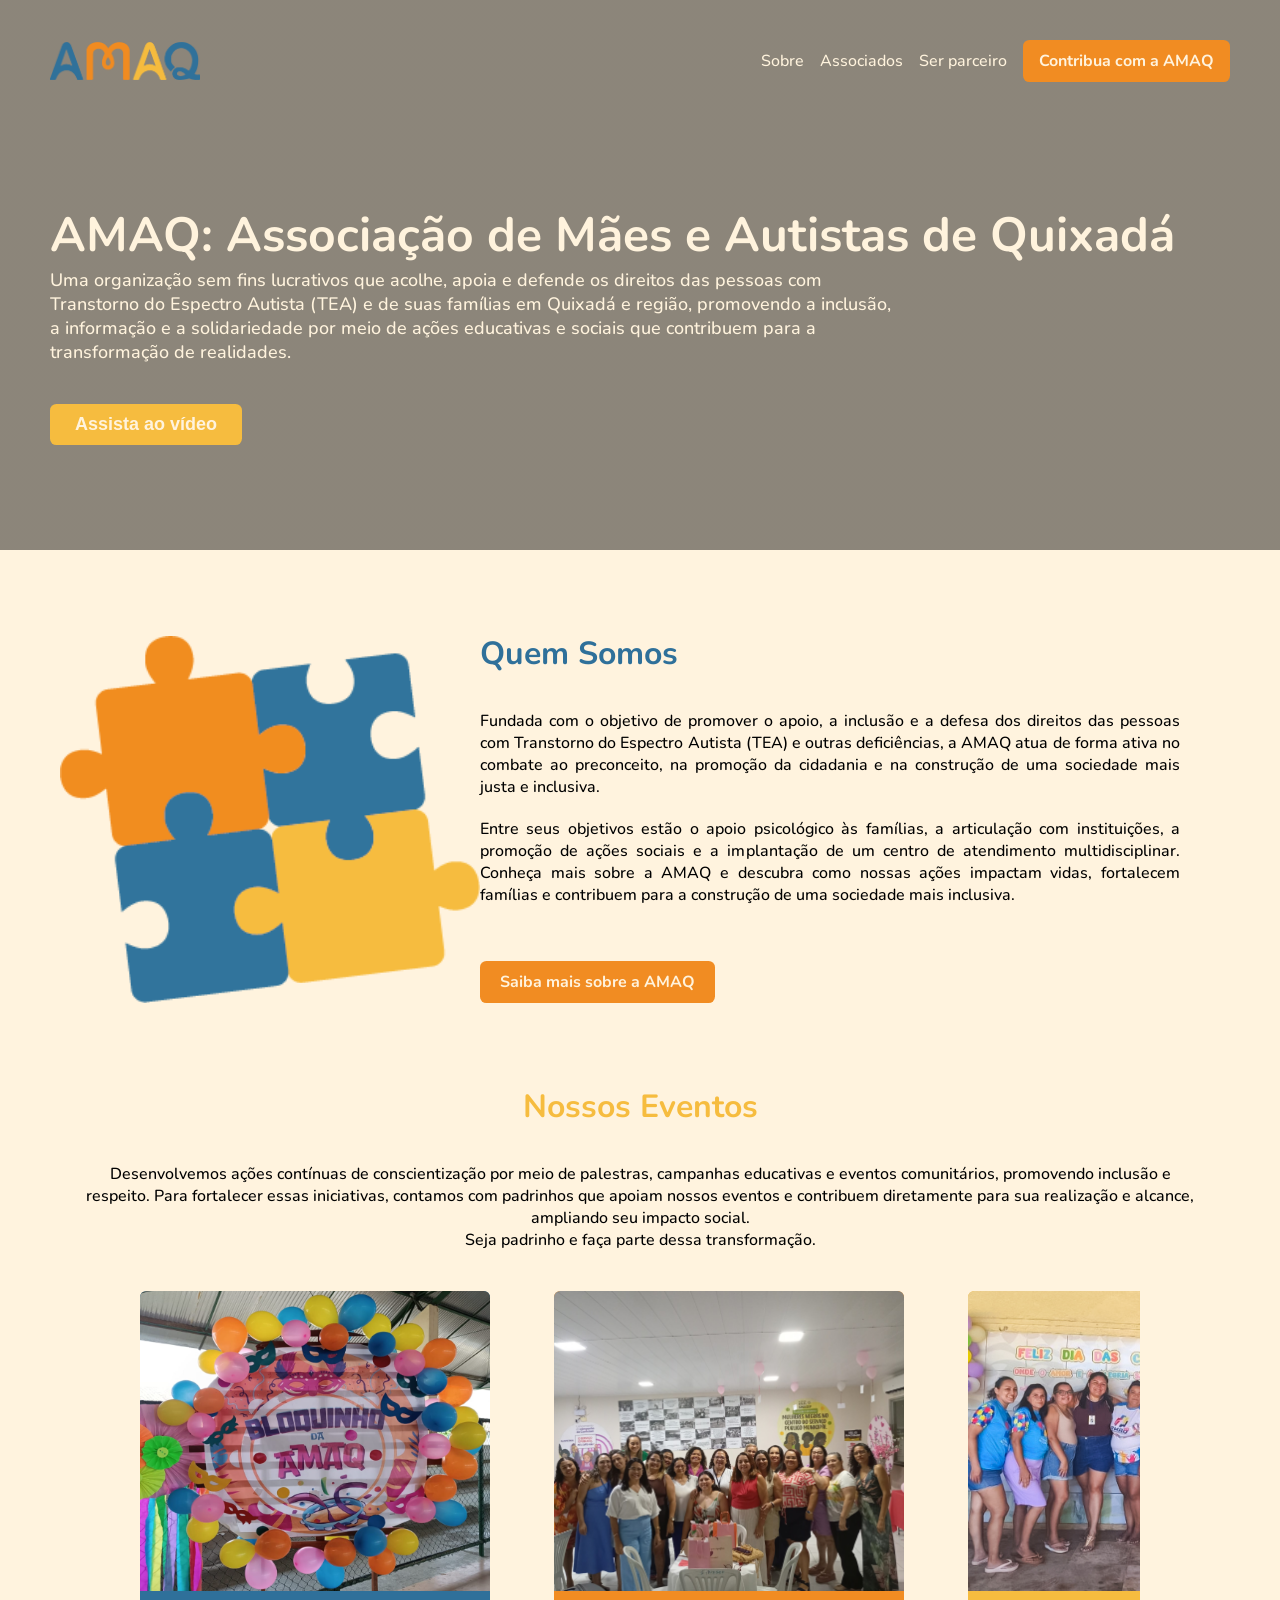
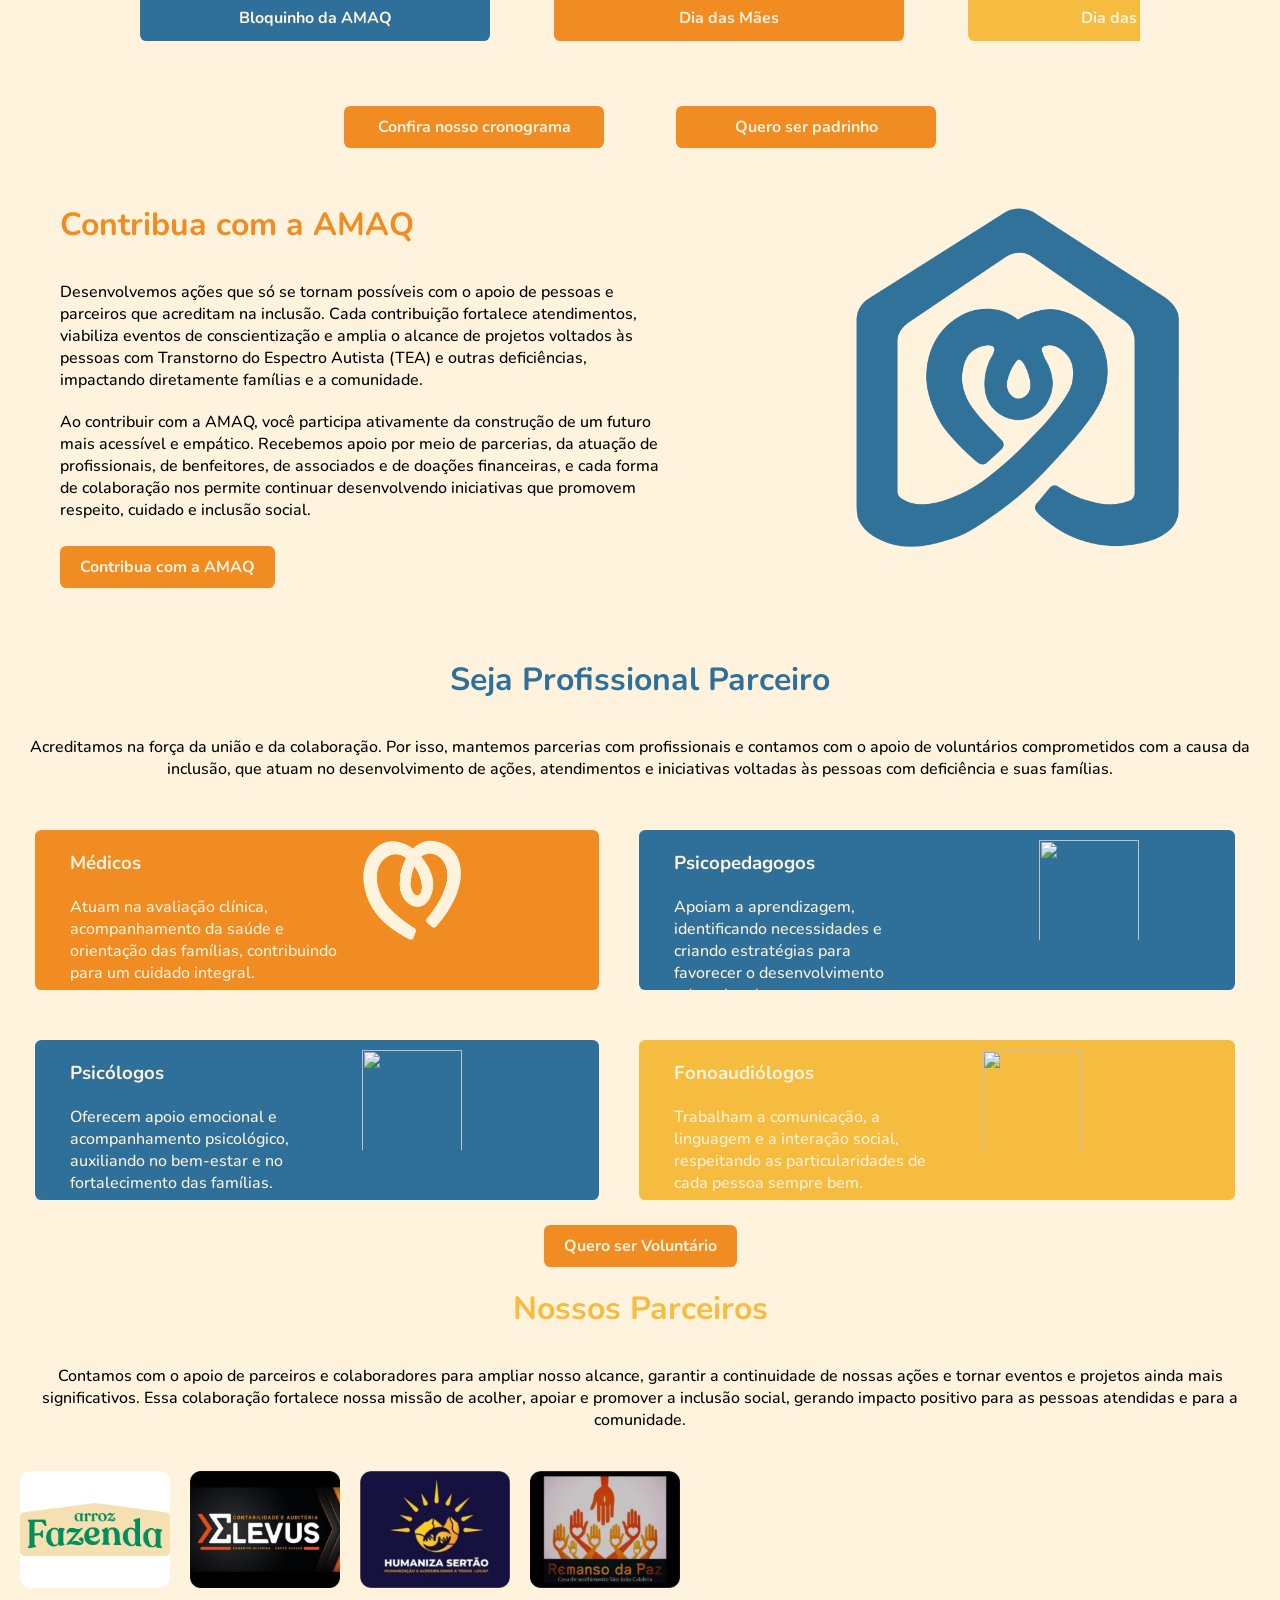
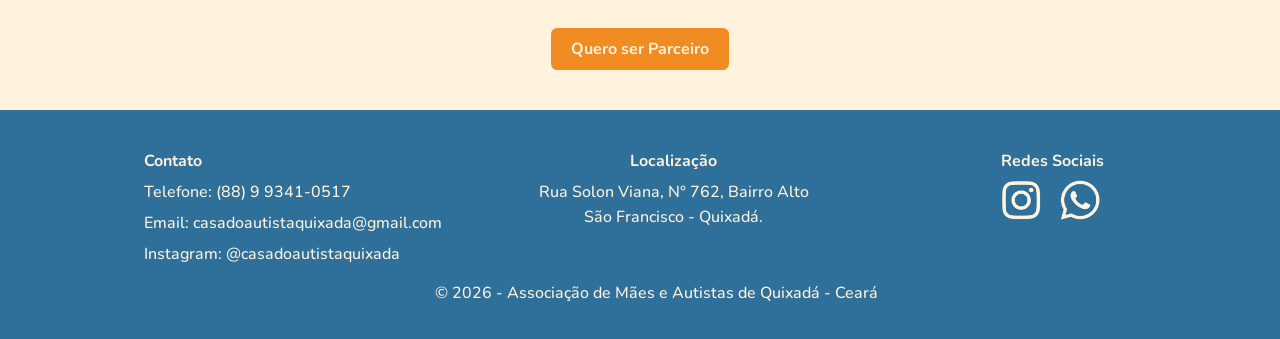
==== index.html @ b098b449 "rodape da landing padronizado -  botões que faltavam transform" ====
<!DOCTYPE html>
<html lang="pt-BR">

<head>
    <meta charset="UTF-8">
    <meta name="viewport" content="width=device-width, initial-scale=1.0">
    <link rel="stylesheet" href="css/style.css">
    <link rel="icon" href="img/casinha-bege.png"> <!--Para colocar o icone na barra do site-->
    <!-- thaiza -> link da fonte do projeto - pode ser usado no outro html -->
    <link rel="preconnect" href="https://fonts.googleapis.com">
    <link rel="preconnect" href="https://fonts.gstatic.com" crossorigin>
    <link href="https://fonts.googleapis.com/css2?family=Nunito:wght@500&display=swap" rel="stylesheet">
    <link href="https://fonts.googleapis.com/css2?family=Nunito:wght@400;500;700&display=swap" rel="stylesheet">

    <title>AMAQ</title>
</head>

<body>
    <header class="site-home" id="">
        <!--Navbar-->
        <div class="site-navbar">
            <nav class="navbar-site">
                <img src="img/versão reduzida (horizontal).png" class="img-vr">
                <ul class="nav-list">
                    <li class="nav-item"><a href="templates/sobre/sobre.html">Sobre</a></li>
                    <li class="nav-item"><a href="">Associados</a></li>
                    <li class="nav-item"><a href="#parceiro">Ser parceiro</a></li>
                    <li class="nav-item">
                        <a href="templates/contri.html" class="nav-button">Contribua com a AMAQ</a>
                    </li>
                </ul>
            </nav>
        </div>

        <!--Título principal-->
        <div class="home-titulo">
            <h1 id="h1-home">AMAQ: Associação de Mães e Autistas de Quixadá</h1>
            <p id="p-home">Uma organização sem fins lucrativos que acolhe, apoia e defende os direitos das pessoas com
                Transtorno do Espectro Autista (TEA) e de suas famílias em Quixadá e região, promovendo a inclusão, a
                informação e a solidariedade por meio de ações educativas e sociais que contribuem para a transformação
                de realidades. </p>
        </div>

        <!--Botão para o vídeo-->
        <div class="bnt-video">
            <button id="btn-video-id"><a href="">Assista ao vídeo</a></button>
        </div>
    </header>
    <div id="div-video">
        <div class="video-container">
            <button id="fechar-video">X</button>
            <video controls>
                <source src="/videos/video.mp4" type="video/mp4" />
            </video>
        </div> 
    </div>
    <!-- Quem Somos -->
    <main class="container">

        <section class="quem-somos">
            <div id="img-peca">
                <img src="img/quebra-cabeça-virado.png">
            </div>
            <div class="texto-quemS">
                <h2> Quem Somos </h2>
                <p>Fundada com o objetivo de promover o apoio, a inclusão e a defesa dos direitos das pessoas com
                    Transtorno do Espectro Autista (TEA) e outras deficiências, a AMAQ atua de forma ativa no combate ao
                    preconceito, na promoção da cidadania e na construção de uma sociedade mais justa e inclusiva.</p>
                <p>Entre seus objetivos estão o apoio psicológico às famílias, a articulação com instituições, a
                    promoção de ações sociais e a implantação de um centro de atendimento multidisciplinar. Conheça mais
                    sobre a AMAQ e descubra como nossas ações impactam vidas, fortalecem famílias e contribuem para a
                    construção de uma sociedade mais inclusiva. </p>
                <div class="bnt-saiba">
                    <button class="button-default"><a href="templates/sobre/sobre.html"> Saiba mais sobre a AMAQ</a></button>
                </div>
            </div>
        </section>

        <!-- Nossos Eventos -->
        <section class="div-event">
            <div class="texto-event">
                <h2> Nossos Eventos </h2>
                <p>Desenvolvemos ações contínuas de conscientização por meio de palestras, campanhas educativas e
                    eventos comunitários, promovendo inclusão e respeito. Para fortalecer essas iniciativas, contamos
                    com padrinhos que apoiam nossos eventos e contribuem diretamente para sua realização e alcance,
                    ampliando seu impacto social. <br>Seja padrinho e faça parte dessa transformação.</br></p>
            </div>
            <div class="img-event">
                <div class="eventos" id="carnaval">
                    <img src="img/evento-carnaval.png">
                    <p>Bloquinho da AMAQ</p>
                </div>
                <div class="eventos" id="mae">
                    <img src="img/evento-mães.jpg">
                    <p>Dia das Mães</p>
                </div>
                <div class="eventos" id="criancas">
                    <img src="img/foto-dia-das-crianças.jpg">
                    <p>Dia das Crianças</p>
                </div>
                <div class="eventos" id="corrida">
                    <img src="img/evento-corrida.jpg">
                    <p>1°Corrida e Conscientização do Autismo</p>
                </div>
                <div class="eventos" id="bombeiro">
                    <img src="img/evento-bombeiros.jpg">
                    <p>Projeto Saúde, Bombeiros e Sociedade</p>
                </div>
            </div>
            <!-- Botões separados -->
            <div class="bnt-event">
                <button class="button-default"><a>Confira nosso cronograma</a></button>
                <button class="button-default"><a href="https://wa.me/5588993410517">Quero ser padrinho</a></button>
            </div>
        </section>

        <!-- Contribua com a AMAQ -->
        <section class="div-contribua">
            <div class="texto-contribua">
                <h2> Contribua com a AMAQ</h2>
                <p>Desenvolvemos ações que só se tornam possíveis com o apoio de pessoas e parceiros que acreditam na
                    inclusão. Cada contribuição fortalece atendimentos, viabiliza eventos de conscientização e amplia o
                    alcance de
                    projetos voltados às pessoas com Transtorno do Espectro Autista (TEA) e outras deficiências,
                    impactando diretamente famílias e a comunidade. </p>

                <p>Ao contribuir com a AMAQ, você participa ativamente da construção de um futuro mais acessível e
                    empático. Recebemos apoio por meio de parcerias, da atuação de profissionais, de benfeitores, de
                    associados e de
                    doações financeiras, e cada forma de colaboração nos permite continuar desenvolvendo iniciativas que
                    promovem respeito, cuidado e inclusão social. </p>
                <button class="button-default"> Contribua com a AMAQ </button>
            </div>
            <div class="div-img-contribua">
                <img src="img/casinha-azul.png" width="400px">
            </div>
        </section>

        <!-- Profissionais -->
         <div class="div-profissionais">
            <h2>Seja Profissional Parceiro</h2>
            <p>Acreditamos na força da união e da colaboração. Por isso, mantemos parcerias com profissionais e contamos
                com o apoio de voluntários comprometidos com a causa da inclusão, que atuam no desenvolvimento de ações,
                atendimentos e iniciativas voltadas às pessoas com deficiência e suas famílias.</p>

            <!-- bloco de div por fora do bloco div-medico e div-psicologo-->
            <!--Profissional 1-->
            <div class="div-profissionais-bloco">
                <div>
                    <div class="div-medico">
                        <div>
                            <h3>Médicos</h3>
                            <p> Atuam na avaliação clínica, acompanhamento da saúde e orientação das famílias,
                                contribuindo para um cuidado integral. </p>
                        </div>
                        <img src="img/coração.png">
                    </div>
                    <!--Profissional 2-->
                    <div class="div-psicologo">
                        <div>
                            <h3>Psicólogos</h3>
                            <p> Oferecem apoio emocional e acompanhamento psicológico, auxiliando no bem-estar e no fortalecimento das famílias.</p>
                            
                        </div>
                        <img src="img/quebra-cabeça-unidade.png">
                    </div>
                </div>

                <!-- bloco de div por fora do bloco div-psi e div-fono-->
                <!--Profissional 3-->
                <div>
                    <div class="div-psi">
                        <div>
                            <h3>Psicopedagogos</h3>
                            <p> Apoiam a aprendizagem, identificando necessidades e criando estratégias para favorecer o desenvolvimento educacional.</p>
                            
                        </div>
                        <div>
                            <img src="img/linha-curva.png">
                        </div>
                    </div>
                    <!--Profissional 4-->
                    <div class="div-fono">
                        <div>
                            <h3>Fonoaudiólogos</h3>
                            <p>Trabalham a comunicação, a linguagem e a interação social, respeitando as particularidades de cada pessoa sempre bem. </p>
                            
                        </div>
                        <img src="img/som-fono.png">
                    </div>
                </div>
            </div>
            <!--botão de voluntario-->
            <button class="button-default"><a>Quero ser Voluntário</a></button>
        </div>

        <!--Parceiros-->
        <section class="section-parceiro" id="parceiro">
            <h2>Nossos Parceiros</h2>
            <p>Contamos com o apoio de parceiros e colaboradores para ampliar nosso alcance, garantir a continuidade de
                nossas ações e tornar eventos
                e projetos ainda mais significativos. Essa colaboração fortalece nossa missão de acolher, apoiar e
                promover a inclusão social, gerando impacto positivo para as pessoas atendidas e para a comunidade.</p>
            <div class="imagens-parceiros">
                <img src="img/1.png" >
                <img src="img/2.png" >
                <img src="img/3.png" >
                <img src="img/4.png" >
            </div>
            <!--Botão de parceiro-->
            <div>
                <button class="button-default" id="button-parceiro"><a>Quero ser Parceiro</a></button>
            </div>
        </section>
    </main>

    <!--Rodapé-->
    <footer class="rodape">
        <div class="conteudos">
            <!--contato-->
            <!--<section class="conteudo-rodape"> -->
                <div class="contatos-rodape">
                    <h4>Contato</h4>
                    <p>Telefone: (88) 9 9341-0517</p>
                    <p>Email: casadoautistaquixada@gmail.com</p>
                    <p>Instagram: @casadoautistaquixada</p>
                </div>

                <!--localização-->
                <div class="local-rodape">
                    <h4>Localização</h4>
                    <p>Rua Solon Viana, N° 762, Bairro Alto São Francisco - Quixadá.</p>
                </div>

                <!--redes sociais-->
                <div class="redes-rodape">
                    <h4>Redes Sociais</h4>
                        <a href="https://www.instagram.com/casadoautistaquixada?igsh=M2JzNHd4MHVsNTY1"
                            target="_blank"><img src="img/instagram.png"></a>
                        <a href="https://wa.me/5588993410517"><img src="img/whatsapp.png"></a>
                </div>
        </div>
        <!--Direitos-->
        <!--</section>-->
        <p class="direitos-rodape"> &#169; 2026 - Associação de Mães e Autistas de Quixadá - Ceará </p>
    </footer>

    <script src="js/script.js"></script>
</body>

</html>
---- css/style.css ----
/* Cores da marca */
:root {
    --laranja: #f18c22;
    --azul: #2f709a;
    --amarelo: #f6bc3f;
    --bege: #fff3dd;
    --altura: 160px;
}
* {
    margin: 0;
    padding:0;
    box-sizing: border-box;
}
/* fundo do body - box em colunas  */
body {
    background-color:rgb(255, 243, 222);
    display: flex;
    flex-direction: column;
    font-family: 'Nunito', sans-serif;
    font-weight: 500; /* Medium */
}

/*todos os h2 recebem este tamanho*/
h2 {
    font-size: 2rem;
}

/*Garante que a página ocupe toda a largura da tela*/
html, body {
  width: 100%;
}

/* botão do site alinhado, porém foi deslocado para o lado esquerdo */
.navbar-site {
    display: flex;
    flex-direction: row;
    margin-left: 0px;
    align-items: center;
    justify-content: space-between;
}
.navbar-site ul {
    list-style: none;
    font-family: 'Nunito', sans-serif;
    display: flex;
    gap: 1rem;
    padding: 50px;
}
.navbar-site a {
    text-decoration: none;
    color: var(--bege);
}
.img-vr {
    width: 200px;
    height: auto;
    margin-right: 2rem;
    padding-left: 50px;
}
/*.nav-item a:hover {
    background-color: var(--amarelo);
    color: var(--bege);
    text-decoration: none;
} */


/* botão do site alinhado com o texto, porém foi deslocado para o lado esquerdo */
.nav-button{
    background-color:  var(--laranja);
    text-decoration: none;
    color: var(--bege);
    padding: 0.6rem 1rem; 
    border-radius: 0.4rem;
    font-weight: bold;
    align-items: center;
}

.nav-button:hover{
    background-color: var(--azul);
    transform: scale(1.05);
}

/*container da tag main; ajusta as propriedas do resto do corpo sem mexer na home e no footer*/
.container {
  margin: 0px;
  padding: 0px;
}

/*adicionar a foto no fundo da home*/
.site-home {
    position: relative;
    width: 100%;  /* Ocupa toda a largura da tela */
    min-height: 550px; /* Altura mínima igual à altura da tela */

    background-image:
    linear-gradient( rgba(0, 0, 0, 0.45), rgba(0, 0, 0, 0.45)), /*adiciona o overlay;*/
    url("/img/foto-home2.png");

    background-size: 100% 100%;  /* Faz a imagem cobrir toda a área */
    background-position: center;
    background-repeat: no-repeat;
}

/*organiza o texto da home*/

.home-titulo {
    color: var(--bege);

    margin-left: 50px;
    margin-top: 80px;
    font-size: 1.5rem;

    display: flex;
    flex-direction: column;
}

#p-home {
    max-width: 855px;
    font-size: 18px;
}

/*alinha o botão da home com o texto*/
.bnt-video {
    margin-left: 50px;
    margin-top: 40px;
}

/*organiza as propriedades do botão da home: assistir video*/
.bnt-video button {
    padding: 10px 25px;
    border: 0;
    border-radius: 0.4rem;

    background-color: var(--amarelo);
}

/*mexe nas propriedades do texto do botão*/
.bnt-video button a {
    text-decoration: none;
    color: var(--bege);
    font-weight: bold;
    font-size: 18px;
}

.bnt-video button:hover {
    background-color: var(--azul);
}

/*class da section*/

.quem-somos {
    width: 100%;
    height: 500px;

    display: flex;
    justify-content: space-between;
    align-items: center;
}

/*imagem do quebra cabeça*/
#img-peca img {
    margin-left: 60px;
    margin-top: 45px;
    width: 420px;

}

/*altera na div dos textos*/
.texto-quemS {
    max-width: 700px;
    margin-right: 100px;
    margin-top: 35px;
}

/*altera apenas no paragrafos da div dos texto, deixando eles com 20px de espaçamento */
.texto-quemS p {
    padding-top: 20px;
    text-align: justify;
}

.texto-quemS h2 {
    color: var(--azul);
    padding-bottom: 15px;
}

/*altera apenas o espaço entre o último p e o botão*/
.bnt-saiba {
    padding-top: 30px;
}

/*altera apenas o texto do botão*/
.bnt-saiba button a {
    text-decoration: none;
    color: var(--bege);
}

/*botões de sobre e eventos com hover*/
.bnt-saiba button:hover, .bnt-event button:hover {
    background-color: var(--azul);
}

/*eventos*/

.div-event {
    padding: 35px;

    display: flex;
    justify-content: center;
    align-items: center;
    flex-direction: column;
}

.texto-event h2 {
    display: flex;
    justify-content: center;

    color: var(--amarelo);
}

.texto-event p {
    display: flex;
    justify-content: center;
    text-align: center;

    max-width: 2000px;
    margin: 35px 50px 40px 50px;

}

/*div que contem todas as imagens dos eventos, deixando elas centralizadas*/
.img-event {
    display: flex;
    align-items: center;
    gap: 4rem;
    
    overflow-x: auto;      /* permite deslizar pro lado */
    scroll-snap-type: x mandatory; /* esse é uma propriedade que faz com que os elementos se alinhem automaticamente ao rolar */

    max-width: 1000px; 
    width: 100%;
    
}
/* Remove a barra de rolagem do Chrome */
.img-event::-webkit-scrollbar { 
    display: none;
}
/* Remove a barra de rolagem do IE e Firefox 
.img-event {
    -ms-overflow-style: none; 
    scrollbar-width: none; 
}*/

/*a div do evento de carnaval para que o fundo fique com cor*/
#carnaval {
   width: 350px;
   height: 350px;

   color: var(--bege);
   text-align: center;

   background-color: var(--azul);
   padding-bottom: 50px;
   border-radius: 0.4rem;
   
   flex: 0 0 auto;        /* impede de encolher */
   scroll-snap-align: center; /* faz com que o elemento se alinhe ao centro ao rolar */
}

#carnaval p, #mae p, #criancas p{
    font-weight: bold;
    padding-top: 10px;
    
}
#corrida p, #bombeiro p {
    font-weight: bold;
    max-width: 220px;

    margin: auto;
}

/*a imagem do evento de carnaval dentro do background*/
#carnaval img {
     width: 100%;
     height: 100%;
     object-fit: cover; 
     border-radius: 0.4rem 0.4rem 0 0;  
}

#mae {
    width: 350px;
    height: 350px;

    color: var(--bege);
    text-align: center;

    background-color: var(--laranja);
    padding: 0px 0px 50px 0px;
    border-radius: 0.4rem;

    flex: 0 0 auto;        
    scroll-snap-align: center;
}

#mae img {
    width: 100%;
    height: 100%;
    object-fit: cover;
    border-radius: 0.4rem 0.4rem 0 0;
}

#criancas {
    width: 350px;
    height: 350px;

    color: var(--bege);
    text-align: center;

    background-color: var(--amarelo);
    padding: 0px 0px 50px 0px;
    border-radius: 0.4rem;

    flex: 0 0 auto;        
    scroll-snap-align: center;
}

#criancas img {
    width: 100%;
    height: 100%;
    object-fit: cover;
    border-radius: 0.4rem 0.4rem 0 0;
}

#corrida {
    width: 350px;
    height: 350px;

    color: var(--bege);
    text-align: center;

    background-color: var(--azul);
    padding: 0px 0px 50px 0px;
    border-radius: 0.4rem;

    flex: 0 0 auto;        
    scroll-snap-align: center;
}
#corrida img {
    width: 100%;
    height: 100%;
    object-fit: cover;
    border-radius: 0.4rem 0.4rem 0 0;
}

#bombeiro {
    width: 350px;
    height: 350px;

    color: var(--bege);
    text-align: center;

    background-color: var(--laranja);
    padding: 0px 0px 50px 0px;
    border-radius: 0.4rem;

    flex: 0 0 auto;       
    scroll-snap-align: center;
}
#bombeiro img {
    width: 100%;
    height: 100%;
    object-fit: cover;
    border-radius: 0.4rem 0.4rem 0 0;
}

/*botão de eventos*/
.bnt-event {
    display: flex;
    justify-content: center;

    gap: 4.5rem;          
    padding-top: 40px;

    max-width: 1200px;  
    width: 100%;
}
/*propriedades do botão*/
.bnt-event button {
    min-width: 260px;
}
.bnt-event button a {
    text-decoration: none;
    color: var(--bege);
}

/* thaiza - Class Contribua com a amaq -- items na horizontal -- espaçamentos de 60px para esquerda
e 20px para cima */
.div-contribua { 
    display: flex;
    padding-left: 60px;
    padding-top: 20px

}
/*thaiza - Os textos assumem 50% dentro do pai "div-contribua"
adicionado em h2 cores da marca */
.texto-contribua {
    width: 50%;
}
.texto-contribua h2{
    color: var(--laranja);
    padding-bottom: 15px;
}
.texto-contribua p {
    padding-top: 20px;
    text-justify:auto;
}
/*thaiza - imagem em outra div para mexer melhor no estilo dela*/
.div-img-contribua {
    align-items: center;
    padding-left: 10%;
}
.div-img-contribua img {
    width: 350px;
    margin-left: 50px;
}

/*botão contribua com a AMAQ*/
.div-contribua button {
    justify-content: center;
    padding-top: 50px;
    
/*propriedades do botão*/
    padding: 10px 20px;
    margin-top: 25px;
    border: 0;
    border-radius: 0.4rem;

    text-align: center;

    background-color: var(--laranja);
    color: var(--bege);

    font-family: 'Nunito', sans-serif;
    font-weight: bold;
    font-size: 1rem;
}

/* Bloco Profissionais*/
.div-profissionais {
    align-items: center;
    text-align: center;
    padding: 20px;
    margin-top: 50px;

    h2 {
        color: var(--azul);
        padding-bottom: 15px;
    }
    p {
        padding-top: 20px;
    }
}
/* Filho do bloco profissionais ajuste dos backgrounds das divs -- 
    Div */

.div-profissionais {
    align-items: center;
    text-align: center;
    padding: 20px;
    margin-top: 50px;

    h2 {
        color: var(--azul);
        padding-bottom: 15px;
    }
    p {
        padding-top: 20px;
    }
}
/* Filho do bloco profissionais ajuste dos backgrounds das divs -- 
    Div */
.div-profissionais-bloco {

    display: flex;

    p {
        padding: 0;
    }
    
    div {
        div{
            margin-top: 50px;
            margin-left: 15px;
            margin-right: 25px;
            border-radius: 0.4rem;
            padding-left: 10px;
            padding-right: 0px;;

            div {
                 margin-top: 0;
                 width: 50%;
            }
            img{
                width: 100px;
                height: 120px;
                padding-top: 10px;
                padding-bottom: 10px;
                
            }
        }
    }

}

.div-profissionais-bloco h3 {
    color: var(--bege);
}
.div-medico {
   
    display: flex;
    background-color: var(--laranja);
    height: var(--altura);


    p {
        text-align: left;
        color: var(--bege);
        padding-bottom: 20px;
    }
     h3 {
        text-align: left;
        padding-top: 20px;
        padding-bottom: 20px;
    }
    div {
        width: 50%;

    }
}
.div-psicologo {
    display: flex;
    background-color: var(--azul);
    height: var(--altura);


    p {
        text-align: left;
        color: var(--bege);
        padding-bottom: 20px;
    }
     h3 {
        text-align: left;
        padding-top: 20px;
        padding-bottom: 20px;
    }
    div {
        width: 50%;
    }
}
.div-psi {
    display: flex;
    background-color: var(--azul);
    height: var(--altura);


    p {
        text-align: left;
        color: var(--bege);
        padding-bottom: 20px;
    }
    h3 {
        text-align: left;
        padding-top: 20px;
        padding-bottom: 20px;
    }
    div {
        width: 50%;
    }
}
.div-fono {
    display: flex;
    background-color: var(--amarelo);
    height: var(--altura);

    p {
        text-align: left;
        color: var(--bege);
        padding-bottom: 20px;
    }
    h3 {
        text-align: left;
        padding-top: 20px;
        padding-bottom: 20px;
    }
    div {
        width: 50%;
    }
}

/* button-default - contribua - profissionais - parceiros */
.button-default {

    justify-content: center;
    padding-top: 50px;
    
    /*propriedades do botão*/
    padding: 10px 20px;
    margin-top: 25px;
    border: 0;
    border-radius: 0.4rem;

    text-align: center;

    background-color: var(--laranja);
    color: var(--bege);

    font-family: 'Nunito', sans-serif;
    font-weight: bold;
    font-size: 1rem;
}
/*transformar minimamente o tamanho do botão e mudar a cor */
.button-default:hover{
    background-color: var(--azul);
    transform: scale(1.05);
}
/* parceiros */
.section-parceiro {
    align-items: center;
    text-align: center;
    justify-items: center;;

    h2 {
        color: var(--amarelo);
        padding-bottom: 15px;
    }
    p {
        padding-top: 20px;
    }
}

.imagens-parceiros {
    display: flex;
    align-items: center;
    padding-top: 40px;
    img{
        margin-left: 10px;
        margin-right: 10px;
        width: 150px;
    }
}
#button-parceiro {
    margin-bottom: 40px;
    margin-top: 40px;
}

/*rodapé*/
.rodape {
    background-color: var(--azul);
    color: var(--bege);
    padding: 0.95rem 9rem 2rem;
}
.conteudos {
    width: 100%;
    max-width: 1250px;
    margin-right: 100px;

    display: flex;
    justify-content: space-between;
    align-items: flex-start;
    gap: 3rem;
}
.rodape h4 {
    margin-bottom: 0.5rem;
}
.rodape p {
    line-height: 1.6;
}

/*contatos*/
.contatos-rodape {
    position: relative;
    top: 1.5rem;
}
.contatos-rodape h4 {
    text-align: left;
}
.contatos-rodape p {
    padding-bottom: 0.35rem;
}
.contatos-rodape {
    text-align: left;
    margin-right: 3rem;
}

/*localização*/
.local-rodape {
    width: 300px;
    text-align: center;
    max-width: 320px;
    position: relative;
    top: 1.5rem;
    left: -4.5rem;
}
.local-rodape p {
    text-align: center;
}

/*icones*/
.redes-rodape {
    position: relative;
    top: 1.5rem;
}
.redes-rodape img:hover {
    transform: scale(1.1);
}
.redes-rodape h4 {
    text-align: right;
    margin-right: 2rem;
}
.redes-rodape img {
    margin-right: 15px;
    max-width: 40px;
    cursor: pointer;
    transition: transform 0.2s ease;
}

/*direitos*/
.direitos-rodape {
    text-align: center;
    margin-left: 2rem;
    margin-top: 2rem;
    font-size: 1rem;
}


#div-video{
    position: fixed;
    top: 0;
    left: 0;
    width: 100%;
    height: 100%;
    background-color: rgb(0,0,0,0.8);
    display: none;
    justify-content: center;
    align-items: center;
    z-index: 999; 
}

.video-container {
    position: relative;
    width: 80%;
    max-width: 800px;
    video {
        width: 100%;
        border-radius: 8px;
    }
}

#fechar-video{
    position: absolute;
    top: -35px;
    right: 0;
    background-color: black;
    border: none;
    color: #ffff;
    font-size: 24px;
    cursor: pointer;
}

.section-parceiro{
    margin-left: 10px;
    margin-right: 10px;
}
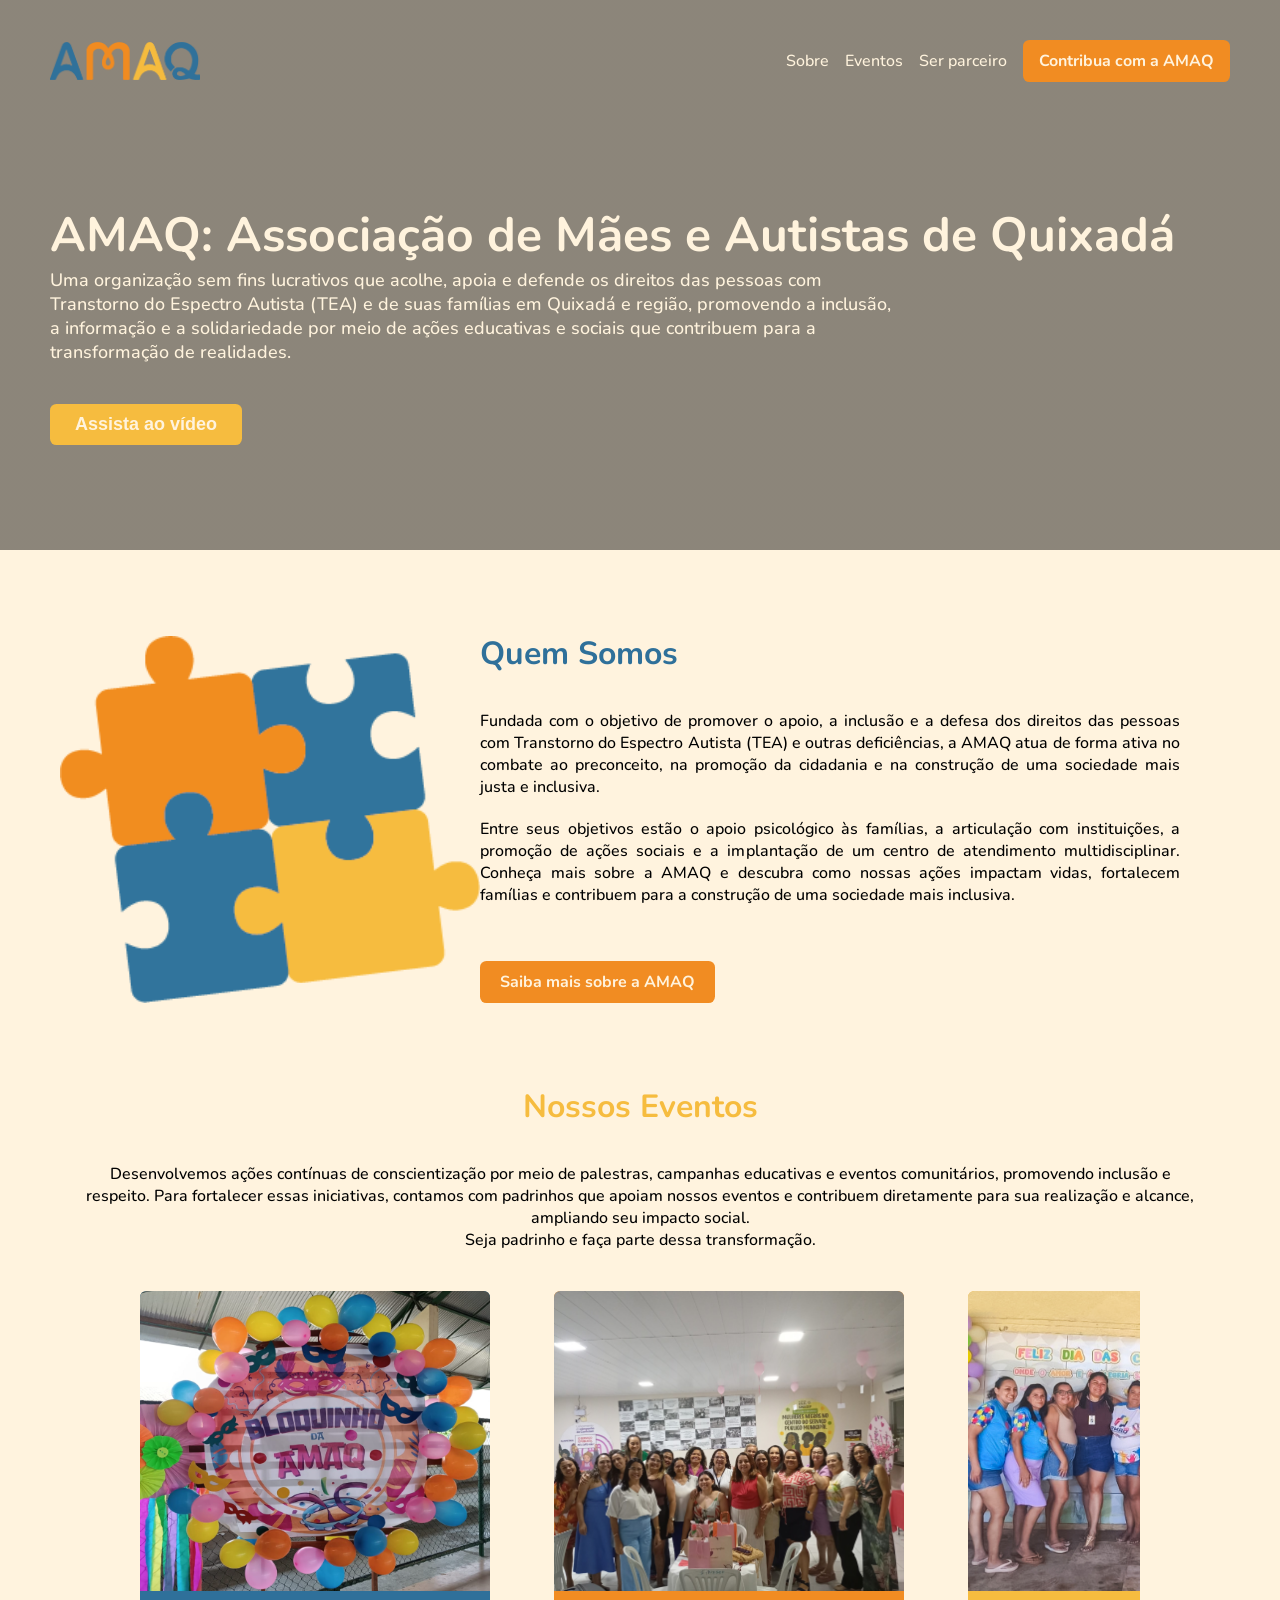
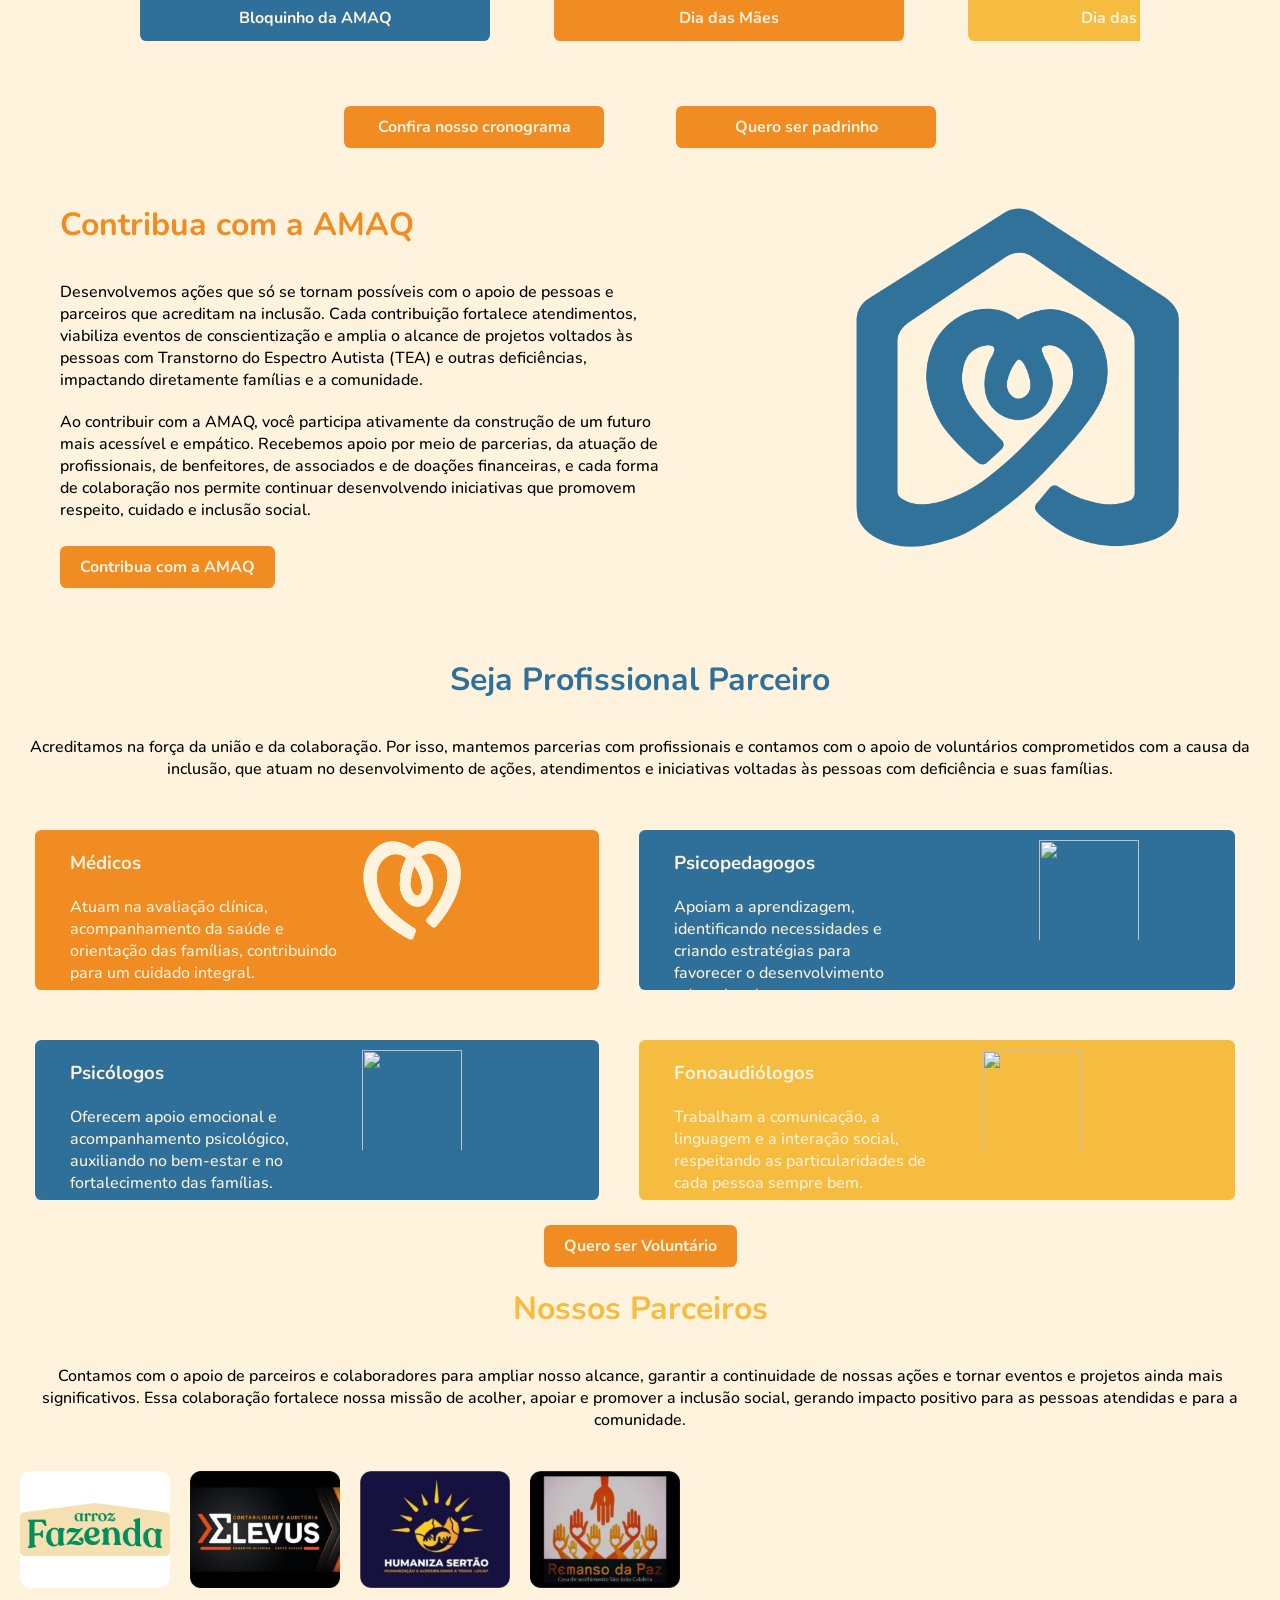
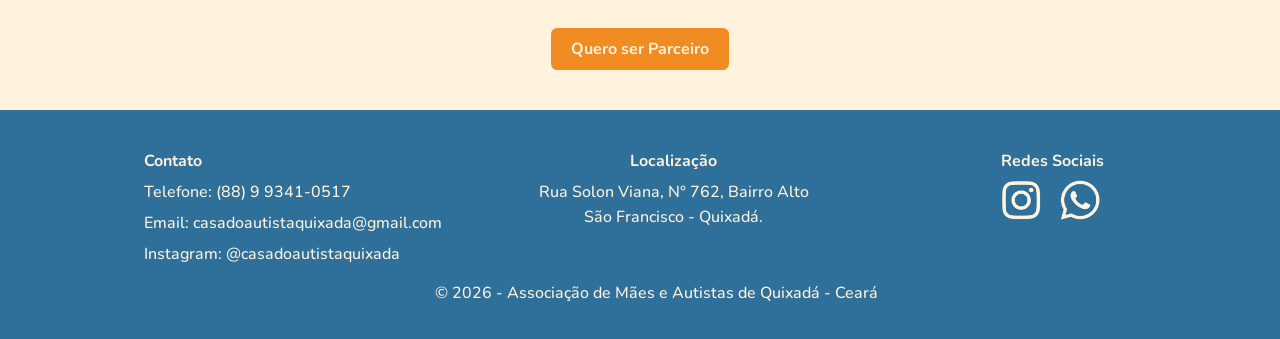
==== commit 52f691d1: "membros trocado cor e tamanho" ====
--- a/index.html
+++ b/index.html
@@ -23,7 +23,7 @@
                 <img src="img/versão reduzida (horizontal).png" class="img-vr">
                 <ul class="nav-list">
                     <li class="nav-item"><a href="templates/sobre/sobre.html">Sobre</a></li>
-                    <li class="nav-item"><a href="">Associados</a></li>
+                    <li class="nav-item"><a href="#event">Eventos</a></li>
                     <li class="nav-item"><a href="#parceiro">Ser parceiro</a></li>
                     <li class="nav-item">
                         <a href="templates/contri.html" class="nav-button">Contribua com a AMAQ</a>
@@ -77,7 +77,7 @@
         </section>
 
         <!-- Nossos Eventos -->
-        <section class="div-event">
+        <section class="div-event" id="evento-bombeiros">
             <div class="texto-event">
                 <h2> Nossos Eventos </h2>
                 <p>Desenvolvemos ações contínuas de conscientização por meio de palestras, campanhas educativas e
--- a/css/style.css
+++ b/css/style.css
@@ -236,8 +236,8 @@
 
     max-width: 1000px; 
     width: 100%;
-    
-}
+}
+
 /* Remove a barra de rolagem do Chrome */
 .img-event::-webkit-scrollbar { 
     display: none;
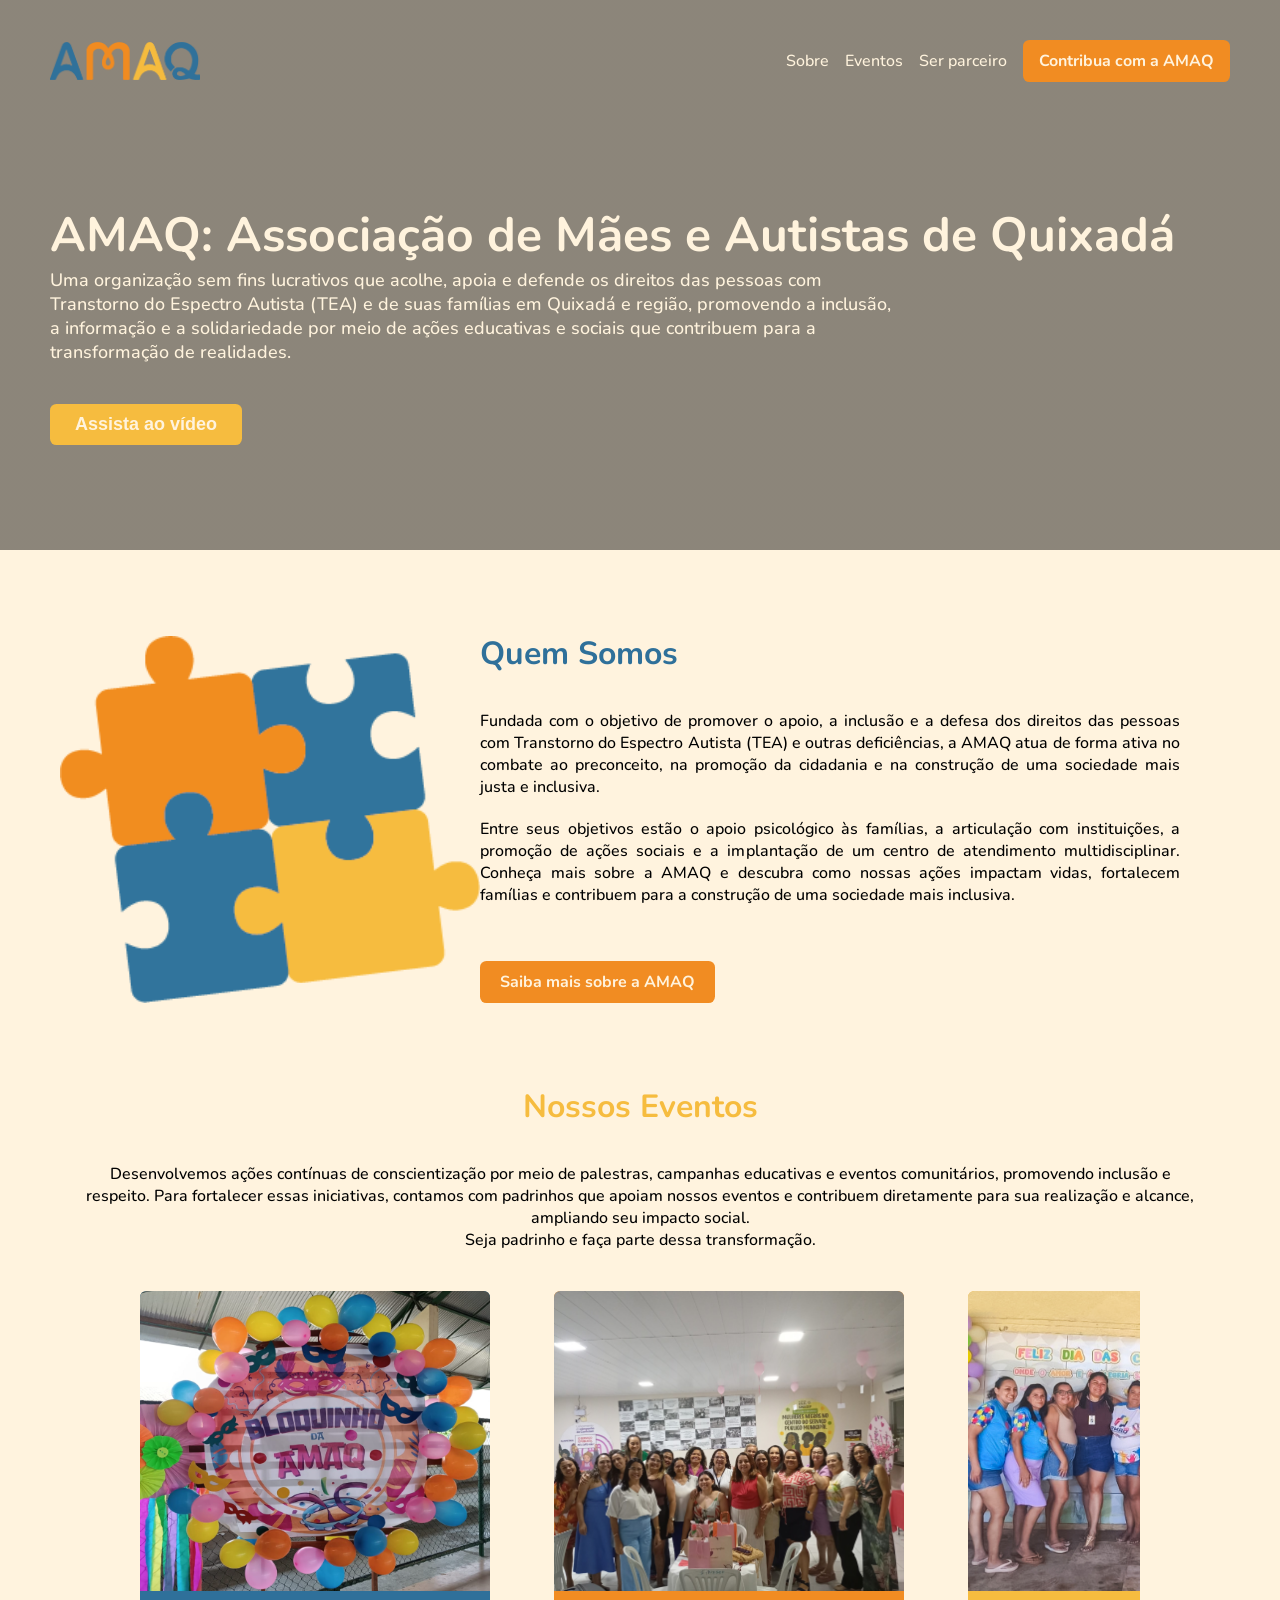
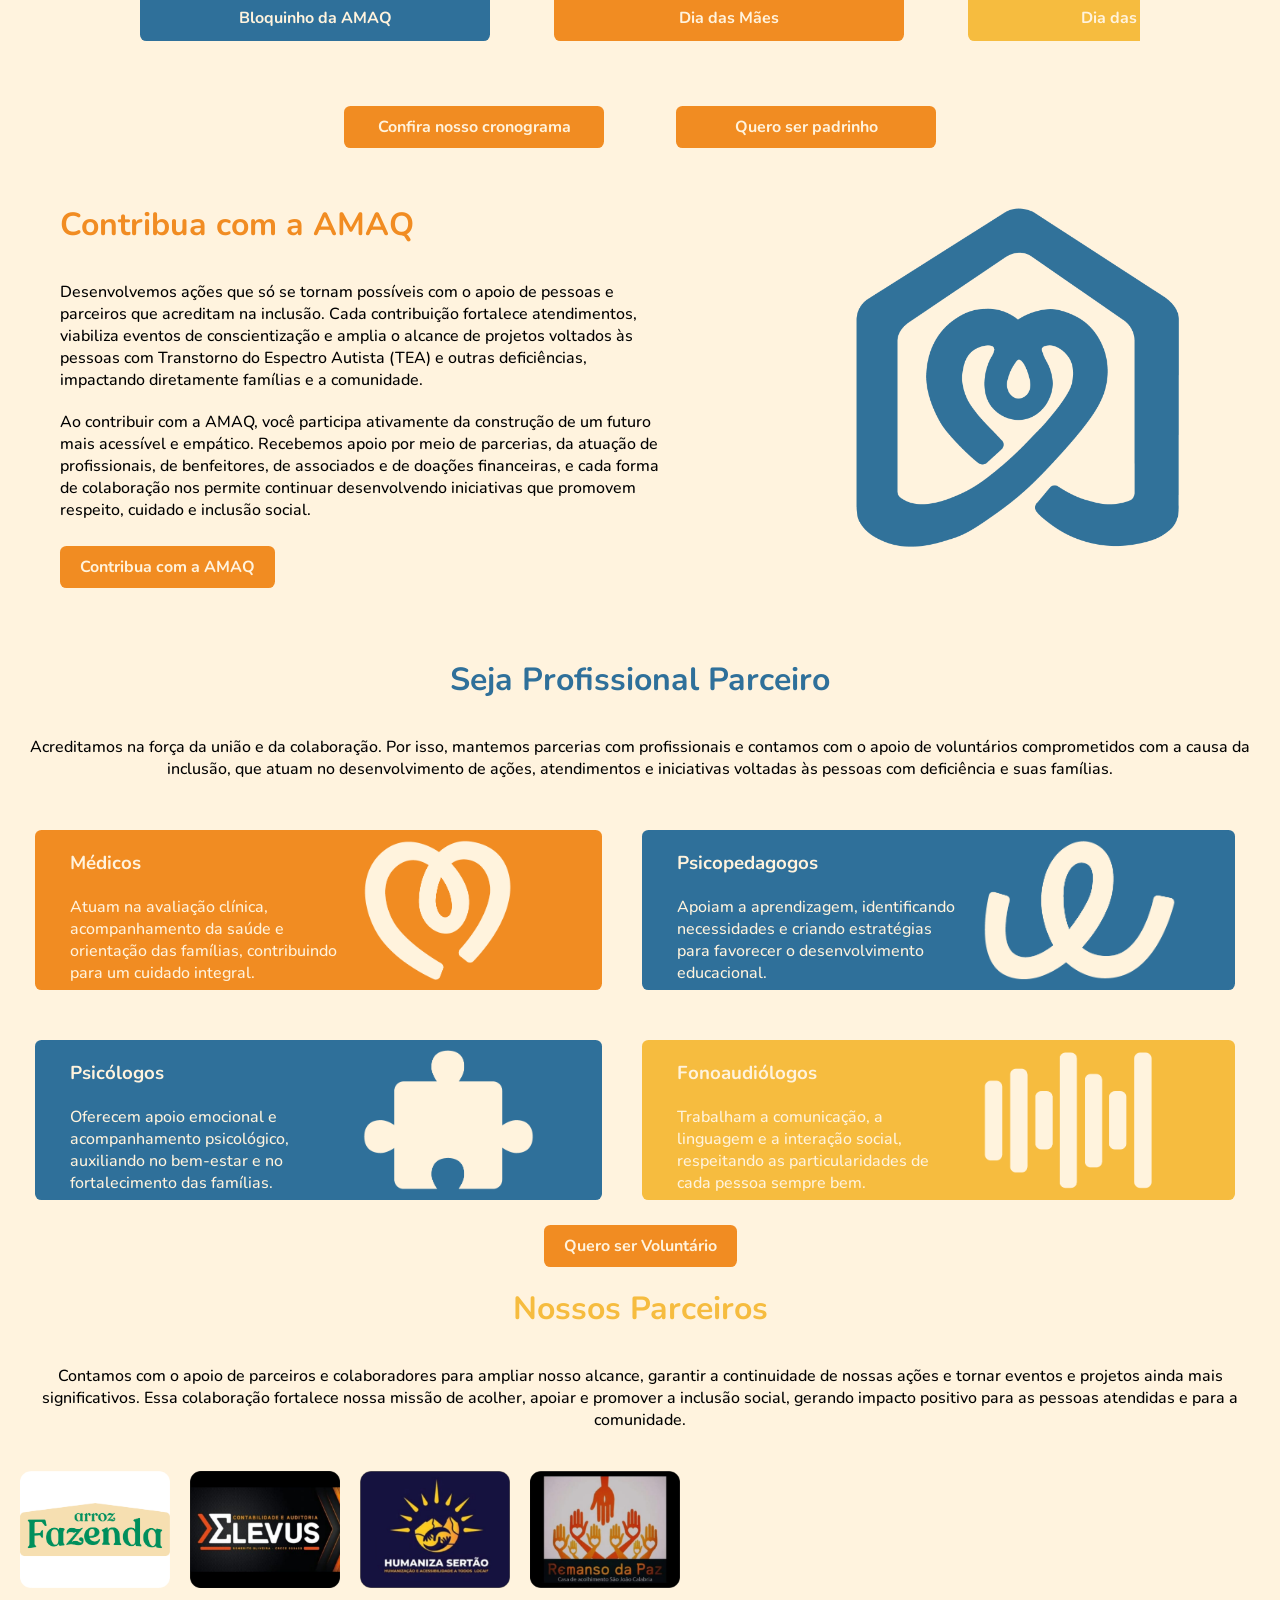
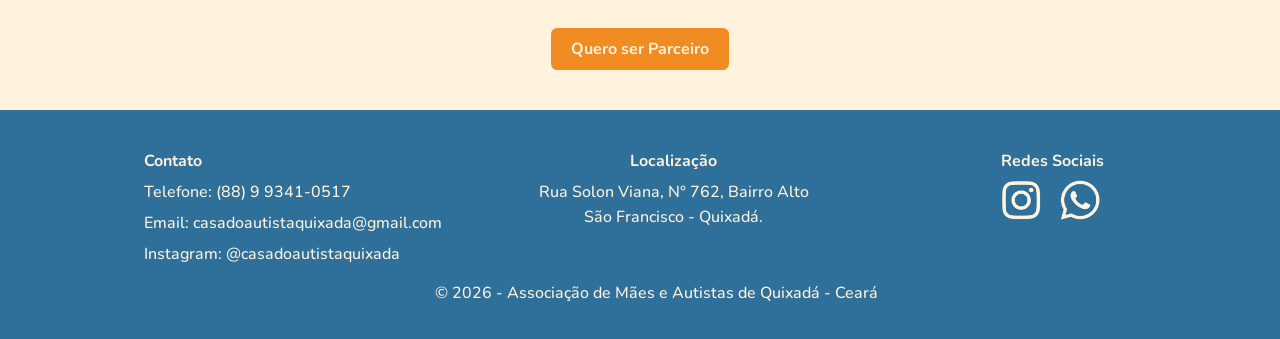
==== commit ede170b4: "Imagens ajustadas + caminhos das imagens ajustados" ====
--- a/index.html
+++ b/index.html
@@ -50,7 +50,7 @@
         <div class="video-container">
             <button id="fechar-video">X</button>
             <video controls>
-                <source src="/videos/video.mp4" type="video/mp4" />
+                <source src="videos/video.mp4" type="video/mp4" />
             </video>
         </div> 
     </div>
@@ -153,7 +153,7 @@
                             <p> Atuam na avaliação clínica, acompanhamento da saúde e orientação das famílias,
                                 contribuindo para um cuidado integral. </p>
                         </div>
-                        <img src="img/coração.png">
+                        <img src="img/coracao.png">
                     </div>
                     <!--Profissional 2-->
                     <div class="div-psicologo">
@@ -162,7 +162,7 @@
                             <p> Oferecem apoio emocional e acompanhamento psicológico, auxiliando no bem-estar e no fortalecimento das famílias.</p>
                             
                         </div>
-                        <img src="img/quebra-cabeça-unidade.png">
+                        <img src="img/peça-quebraC.png">
                     </div>
                 </div>
 
@@ -175,9 +175,7 @@
                             <p> Apoiam a aprendizagem, identificando necessidades e criando estratégias para favorecer o desenvolvimento educacional.</p>
                             
                         </div>
-                        <div>
-                            <img src="img/linha-curva.png">
-                        </div>
+                        <img src="img/curva.png">
                     </div>
                     <!--Profissional 4-->
                     <div class="div-fono">
@@ -186,7 +184,7 @@
                             <p>Trabalham a comunicação, a linguagem e a interação social, respeitando as particularidades de cada pessoa sempre bem. </p>
                             
                         </div>
-                        <img src="img/som-fono.png">
+                        <img src="img/som.png">
                     </div>
                 </div>
             </div>
--- a/css/style.css
+++ b/css/style.css
@@ -92,7 +92,7 @@
 
     background-image:
     linear-gradient( rgba(0, 0, 0, 0.45), rgba(0, 0, 0, 0.45)), /*adiciona o overlay;*/
-    url("/img/foto-home2.png");
+    url("../img/foto-home2.png");
 
     background-size: 100% 100%;  /* Faz a imagem cobrir toda a área */
     background-position: center;
@@ -498,8 +498,7 @@
                  width: 50%;
             }
             img{
-                width: 100px;
-                height: 120px;
+                width: auto;
                 padding-top: 10px;
                 padding-bottom: 10px;
                 
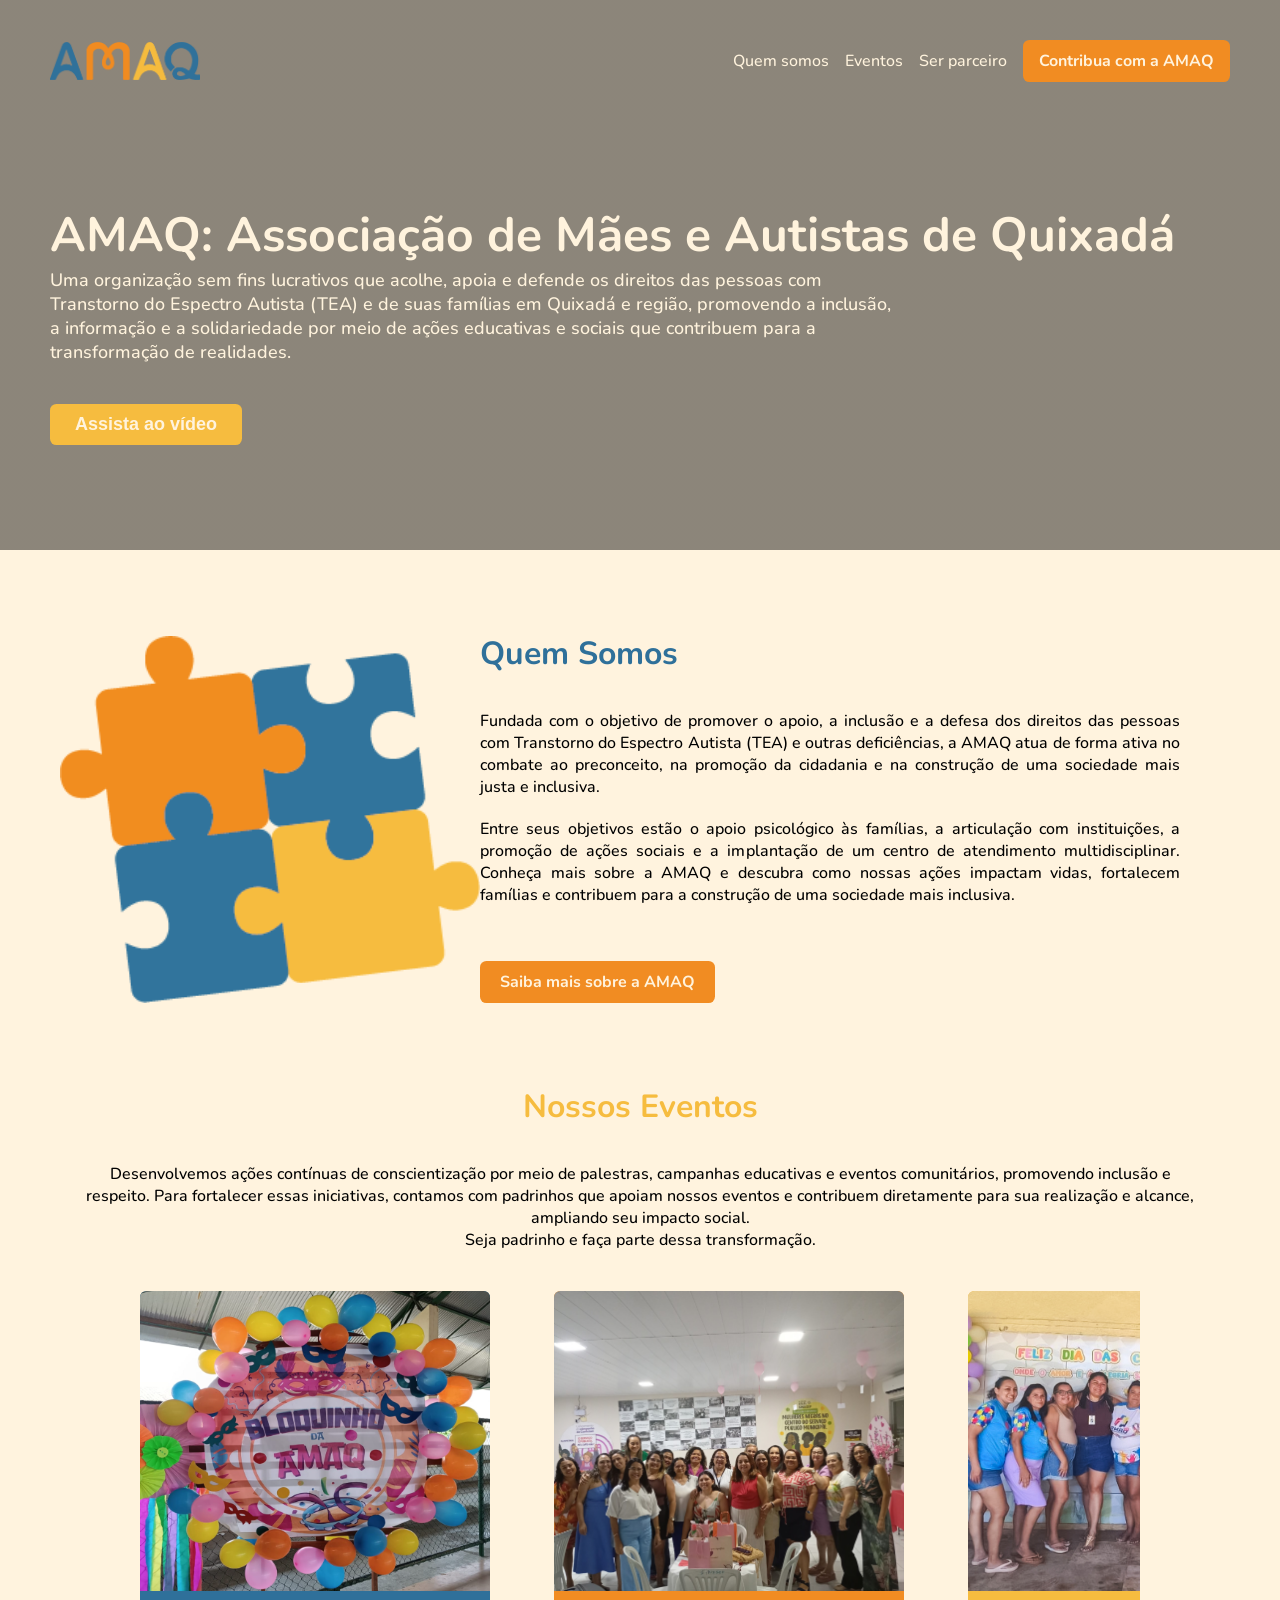
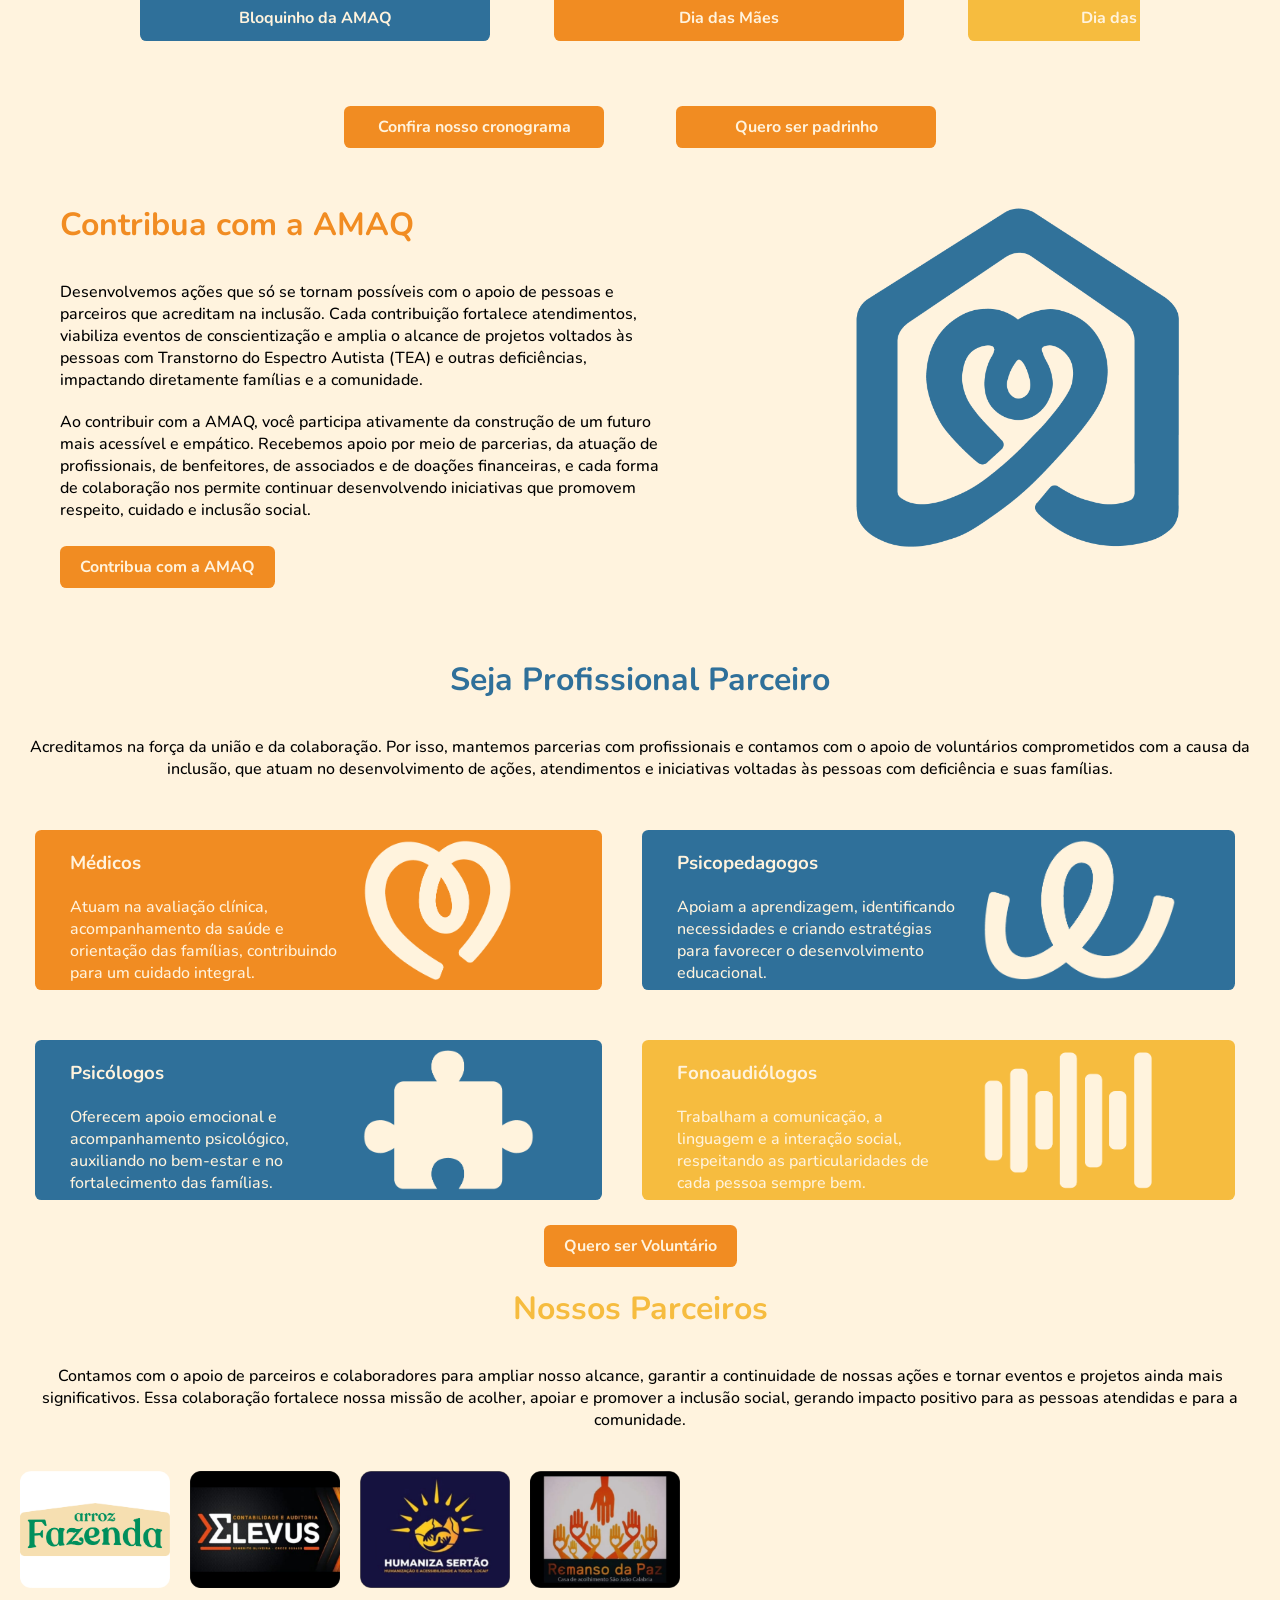
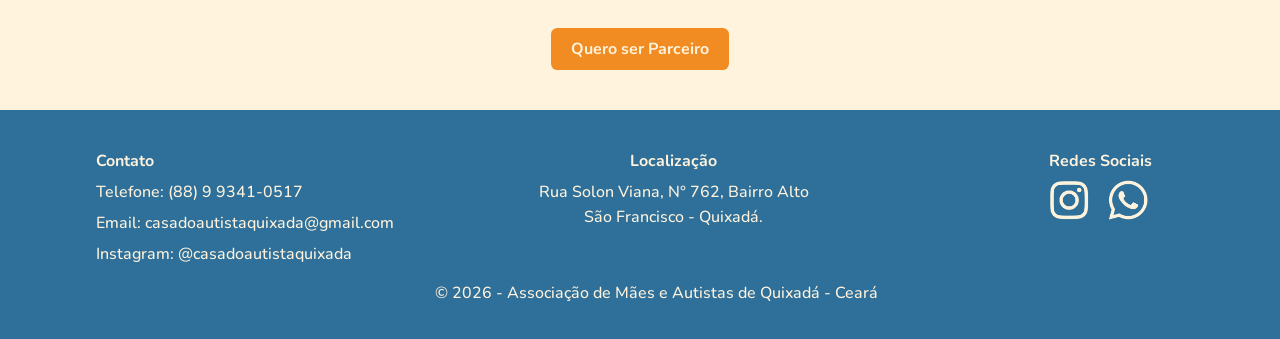
==== commit f1573166: "pequenas alterações" ====
--- a/index.html
+++ b/index.html
@@ -22,7 +22,7 @@
             <nav class="navbar-site">
                 <img src="img/versão reduzida (horizontal).png" class="img-vr">
                 <ul class="nav-list">
-                    <li class="nav-item"><a href="templates/sobre/sobre.html">Sobre</a></li>
+                    <li class="nav-item"><a href="templates/sobre/sobre.html">Quem somos</a></li>
                     <li class="nav-item"><a href="#event">Eventos</a></li>
                     <li class="nav-item"><a href="#parceiro">Ser parceiro</a></li>
                     <li class="nav-item">
@@ -77,7 +77,7 @@
         </section>
 
         <!-- Nossos Eventos -->
-        <section class="div-event" id="evento-bombeiros">
+        <section class="div-event" id="event">
             <div class="texto-event">
                 <h2> Nossos Eventos </h2>
                 <p>Desenvolvemos ações contínuas de conscientização por meio de palestras, campanhas educativas e
@@ -109,7 +109,7 @@
             </div>
             <!-- Botões separados -->
             <div class="bnt-event">
-                <button class="button-default"><a>Confira nosso cronograma</a></button>
+                <button class="button-default"><a href="https://www.instagram.com/casadoautistaquixada?igsh=M2JzNHd4MHVsNTY1">Confira nosso cronograma</a></button>
                 <button class="button-default"><a href="https://wa.me/5588993410517">Quero ser padrinho</a></button>
             </div>
         </section>
--- a/css/style.css
+++ b/css/style.css
@@ -653,7 +653,7 @@
 .rodape {
     background-color: var(--azul);
     color: var(--bege);
-    padding: 0.95rem 9rem 2rem;
+    padding: 0.95rem 6rem 2rem;
 }
 .conteudos {
     width: 100%;
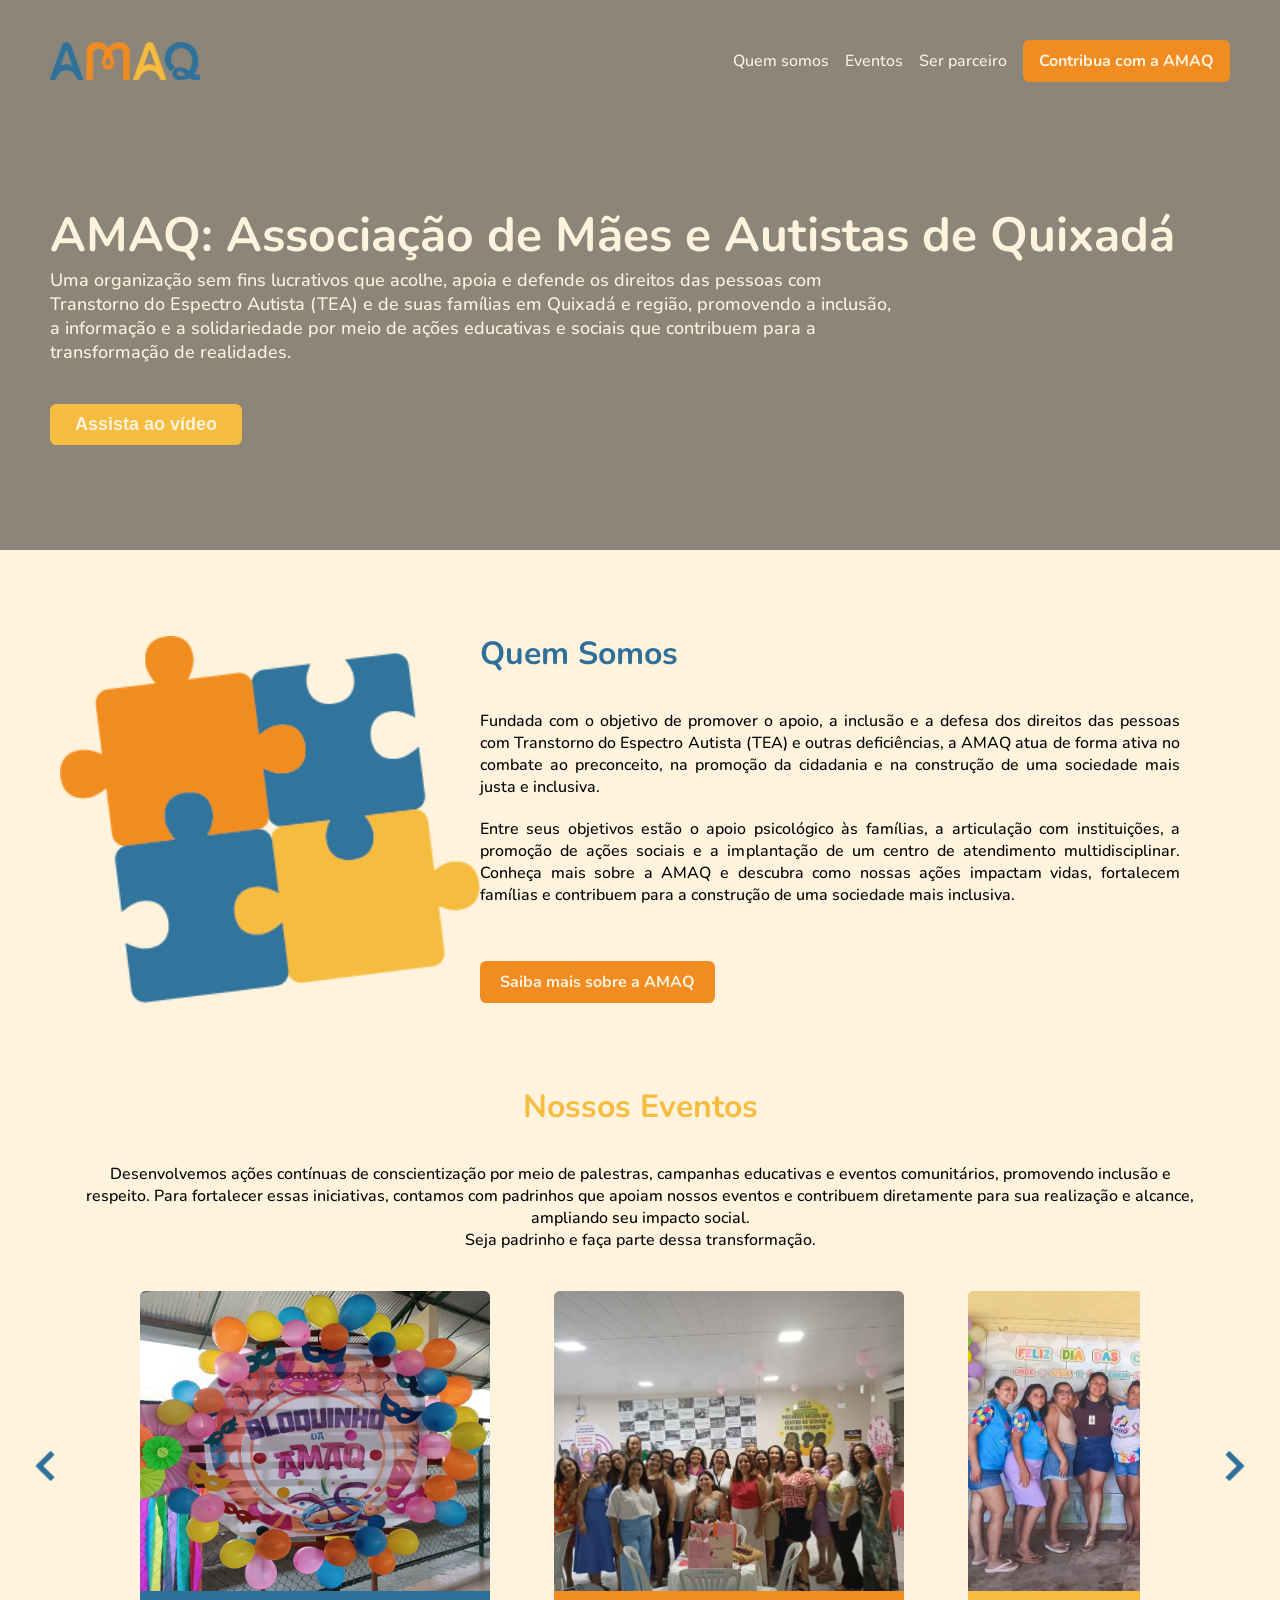
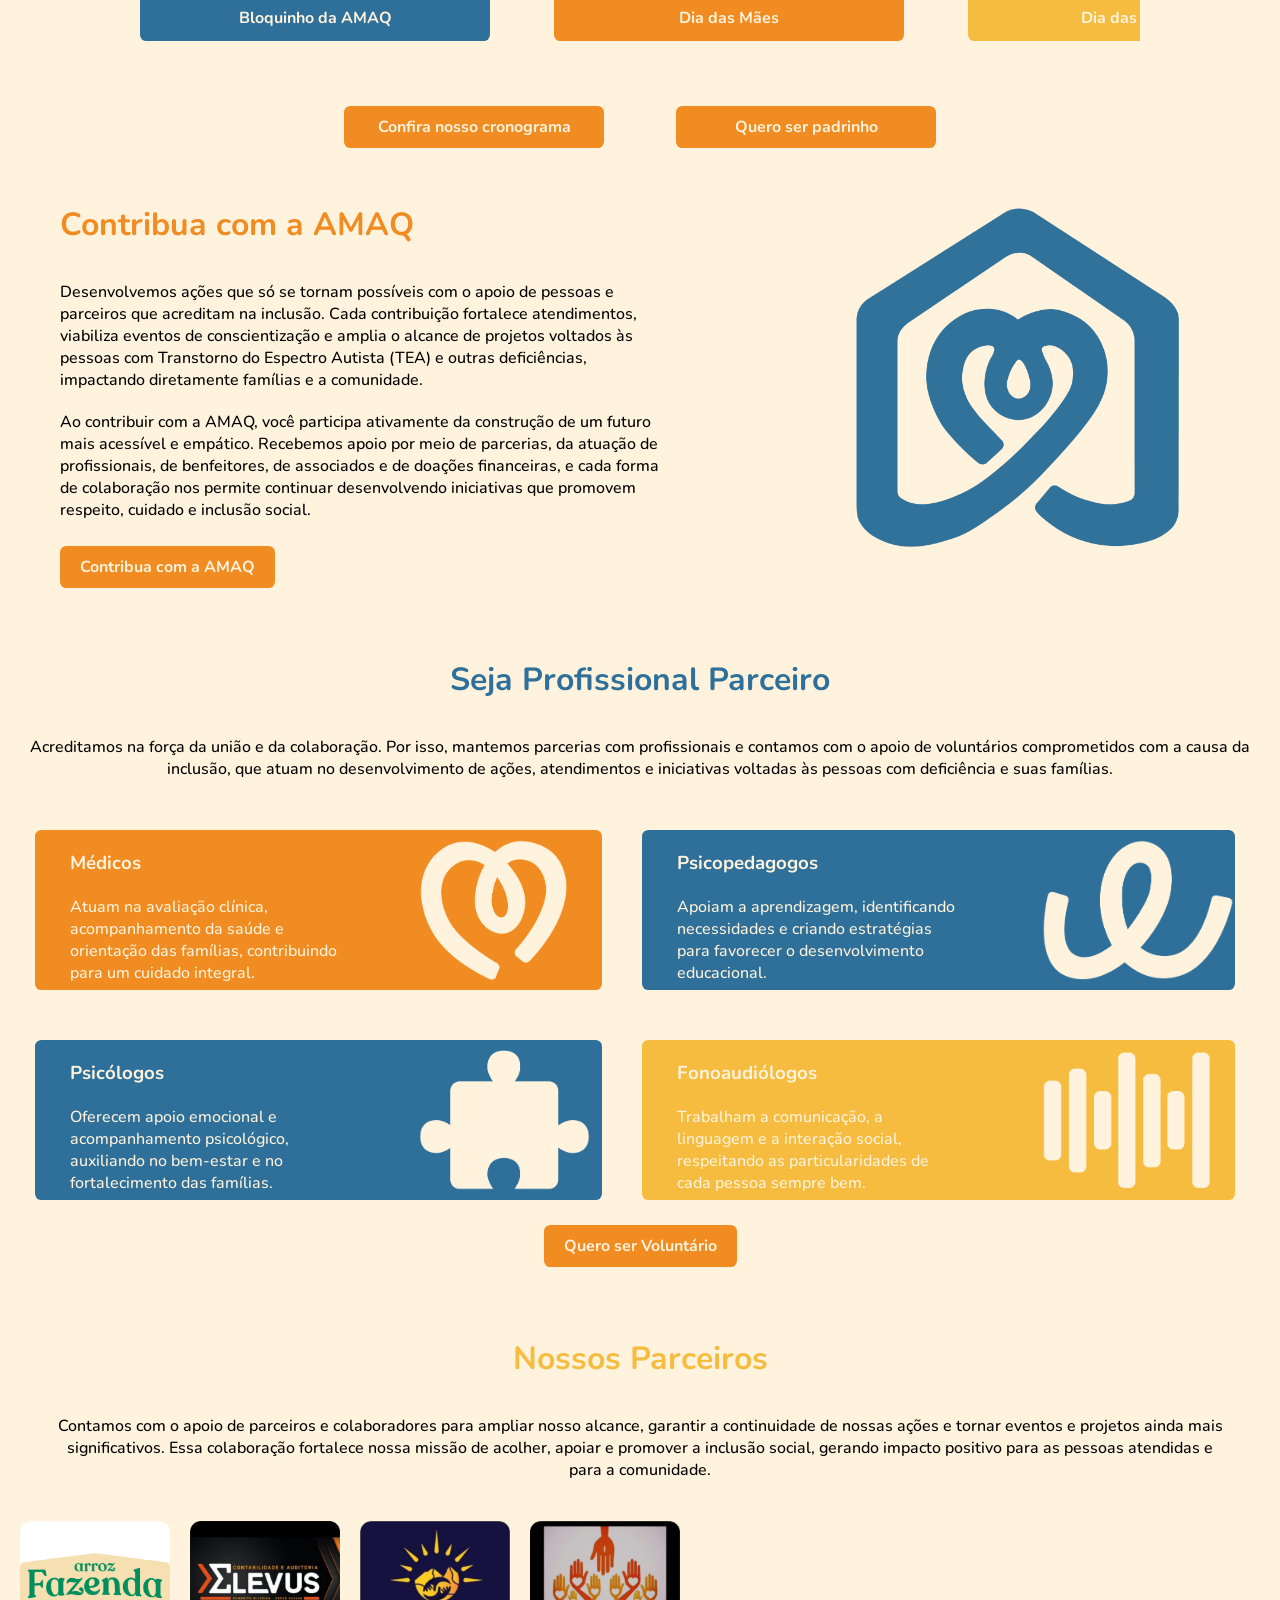
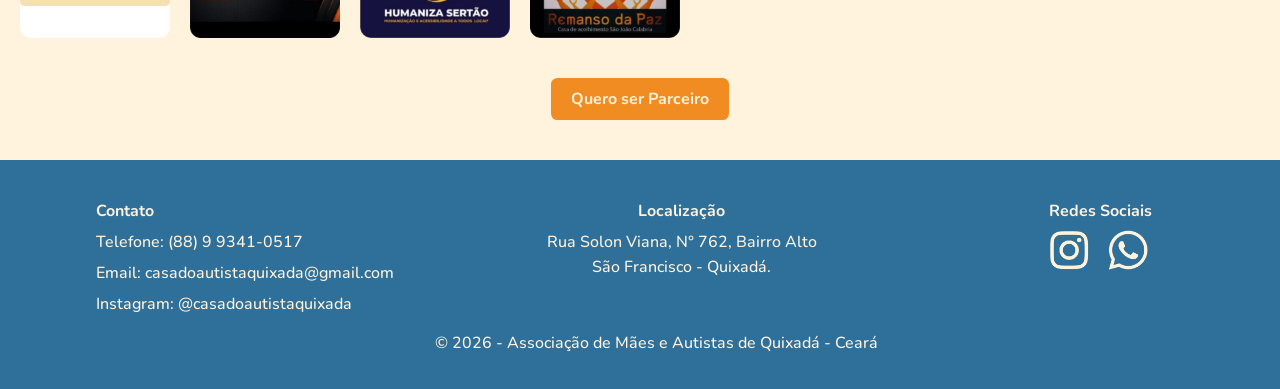
==== commit b42cbe55: "botões do carrossel feitos no js - transform nos card da pagina sobre - botões  linkados" ====
--- a/index.html
+++ b/index.html
@@ -50,7 +50,7 @@
         <div class="video-container">
             <button id="fechar-video">X</button>
             <video controls>
-                <source src="videos/video.mp4" type="video/mp4" />
+                <source src="videos/video.mp4" type="video/mp4"/>
             </video>
         </div> 
     </div>
@@ -85,6 +85,10 @@
                     com padrinhos que apoiam nossos eventos e contribuem diretamente para sua realização e alcance,
                     ampliando seu impacto social. <br>Seja padrinho e faça parte dessa transformação.</br></p>
             </div>
+            <div class="container-event">
+                <button id="voltar-bnt" type="button" onclick="voltar()">
+                    <img src="img/seta.png">
+                </button>
             <div class="img-event">
                 <div class="eventos" id="carnaval">
                     <img src="img/evento-carnaval.png">
@@ -107,6 +111,11 @@
                     <p>Projeto Saúde, Bombeiros e Sociedade</p>
                 </div>
             </div>
+                <button id="prox-bnt" type="button" onclick="avancar()">
+                    <img src="img/seta.png">
+                </button>
+            </div>
+            
             <!-- Botões separados -->
             <div class="bnt-event">
                 <button class="button-default"><a href="https://www.instagram.com/casadoautistaquixada?igsh=M2JzNHd4MHVsNTY1">Confira nosso cronograma</a></button>
@@ -129,7 +138,7 @@
                     associados e de
                     doações financeiras, e cada forma de colaboração nos permite continuar desenvolvendo iniciativas que
                     promovem respeito, cuidado e inclusão social. </p>
-                <button class="button-default"> Contribua com a AMAQ </button>
+                <button class="button-default"><a href="templates/contri.html">Contribua com a AMAQ</a></button>
             </div>
             <div class="div-img-contribua">
                 <img src="img/casinha-azul.png" width="400px">
@@ -189,7 +198,7 @@
                 </div>
             </div>
             <!--botão de voluntario-->
-            <button class="button-default"><a>Quero ser Voluntário</a></button>
+            <button class="button-default"><a href="https://wa.me/5588993410517">Quero ser Voluntário</a></button>
         </div>
 
         <!--Parceiros-->
@@ -207,7 +216,7 @@
             </div>
             <!--Botão de parceiro-->
             <div>
-                <button class="button-default" id="button-parceiro"><a>Quero ser Parceiro</a></button>
+                <button class="button-default" id="button-parceiro"><a href="https://wa.me/5588993410517">Quero ser Parceiro</a></button>
             </div>
         </section>
     </main>
@@ -244,6 +253,7 @@
     </footer>
 
     <script src="js/script.js"></script>
+    <script src="js/carrosel.js"></script>
 </body>
 
 </html>
--- a/css/style.css
+++ b/css/style.css
@@ -236,17 +236,19 @@
 
     max-width: 1000px; 
     width: 100%;
+
+    scroll-behavior: smooth; 
 }
 
 /* Remove a barra de rolagem do Chrome */
 .img-event::-webkit-scrollbar { 
     display: none;
 }
-/* Remove a barra de rolagem do IE e Firefox 
+/* Remove a barra de rolagem do IE e Firefox*/
 .img-event {
     -ms-overflow-style: none; 
     scrollbar-width: none; 
-}*/
+}
 
 /*a div do evento de carnaval para que o fundo fique com cor*/
 #carnaval {
@@ -368,6 +370,31 @@
     height: 100%;
     object-fit: cover;
     border-radius: 0.4rem 0.4rem 0 0;
+}
+
+/*faz as setas ficarem ao lado das imagens*/
+.container-event {
+    display: flex;
+    align-items: center;
+    justify-content: center;
+    gap: 5rem;
+}
+/*altera as propriedades do botão que tem as imagens das setas*/
+#voltar-bnt, #prox-bnt {
+    width: 30px;
+    height: 30px;
+    border: none;
+    background-color: transparent;
+    cursor: pointer;
+}
+/*altera apenas as imagens*/
+#voltar-bnt img, #prox-bnt img {
+    width: 100%;
+    height: 100%;
+}
+/*para que a seta fique virada para a esquerda*/
+#voltar-bnt {
+    transform: rotate(180deg);
 }
 
 /*botão de eventos*/
@@ -501,7 +528,7 @@
                 width: auto;
                 padding-top: 10px;
                 padding-bottom: 10px;
-                
+                margin-left: 10%; margin-right: 0px;
             }
         }
     }
@@ -608,11 +635,16 @@
     text-align: center;
 
     background-color: var(--laranja);
-    color: var(--bege);
+    
 
     font-family: 'Nunito', sans-serif;
     font-weight: bold;
     font-size: 1rem;
+
+    a{
+        text-decoration: none;
+        color: var(--bege);
+    }
 }
 /*transformar minimamente o tamanho do botão e mudar a cor */
 .button-default:hover{
@@ -623,7 +655,8 @@
 .section-parceiro {
     align-items: center;
     text-align: center;
-    justify-items: center;;
+    justify-items: center;
+    margin-top: 50px;
 
     h2 {
         color: var(--amarelo);
@@ -631,6 +664,8 @@
     }
     p {
         padding-top: 20px;
+        margin-left: 40px;
+        margin-right: 40px;
     }
 }
 
@@ -647,6 +682,10 @@
 #button-parceiro {
     margin-bottom: 40px;
     margin-top: 40px;
+    a{
+        text-decoration: none;
+        color: var(--bege);
+    }
 }
 
 /*rodapé*/
@@ -695,7 +734,7 @@
     max-width: 320px;
     position: relative;
     top: 1.5rem;
-    left: -4.5rem;
+    left: -4.0rem;
 }
 .local-rodape p {
     text-align: center;
